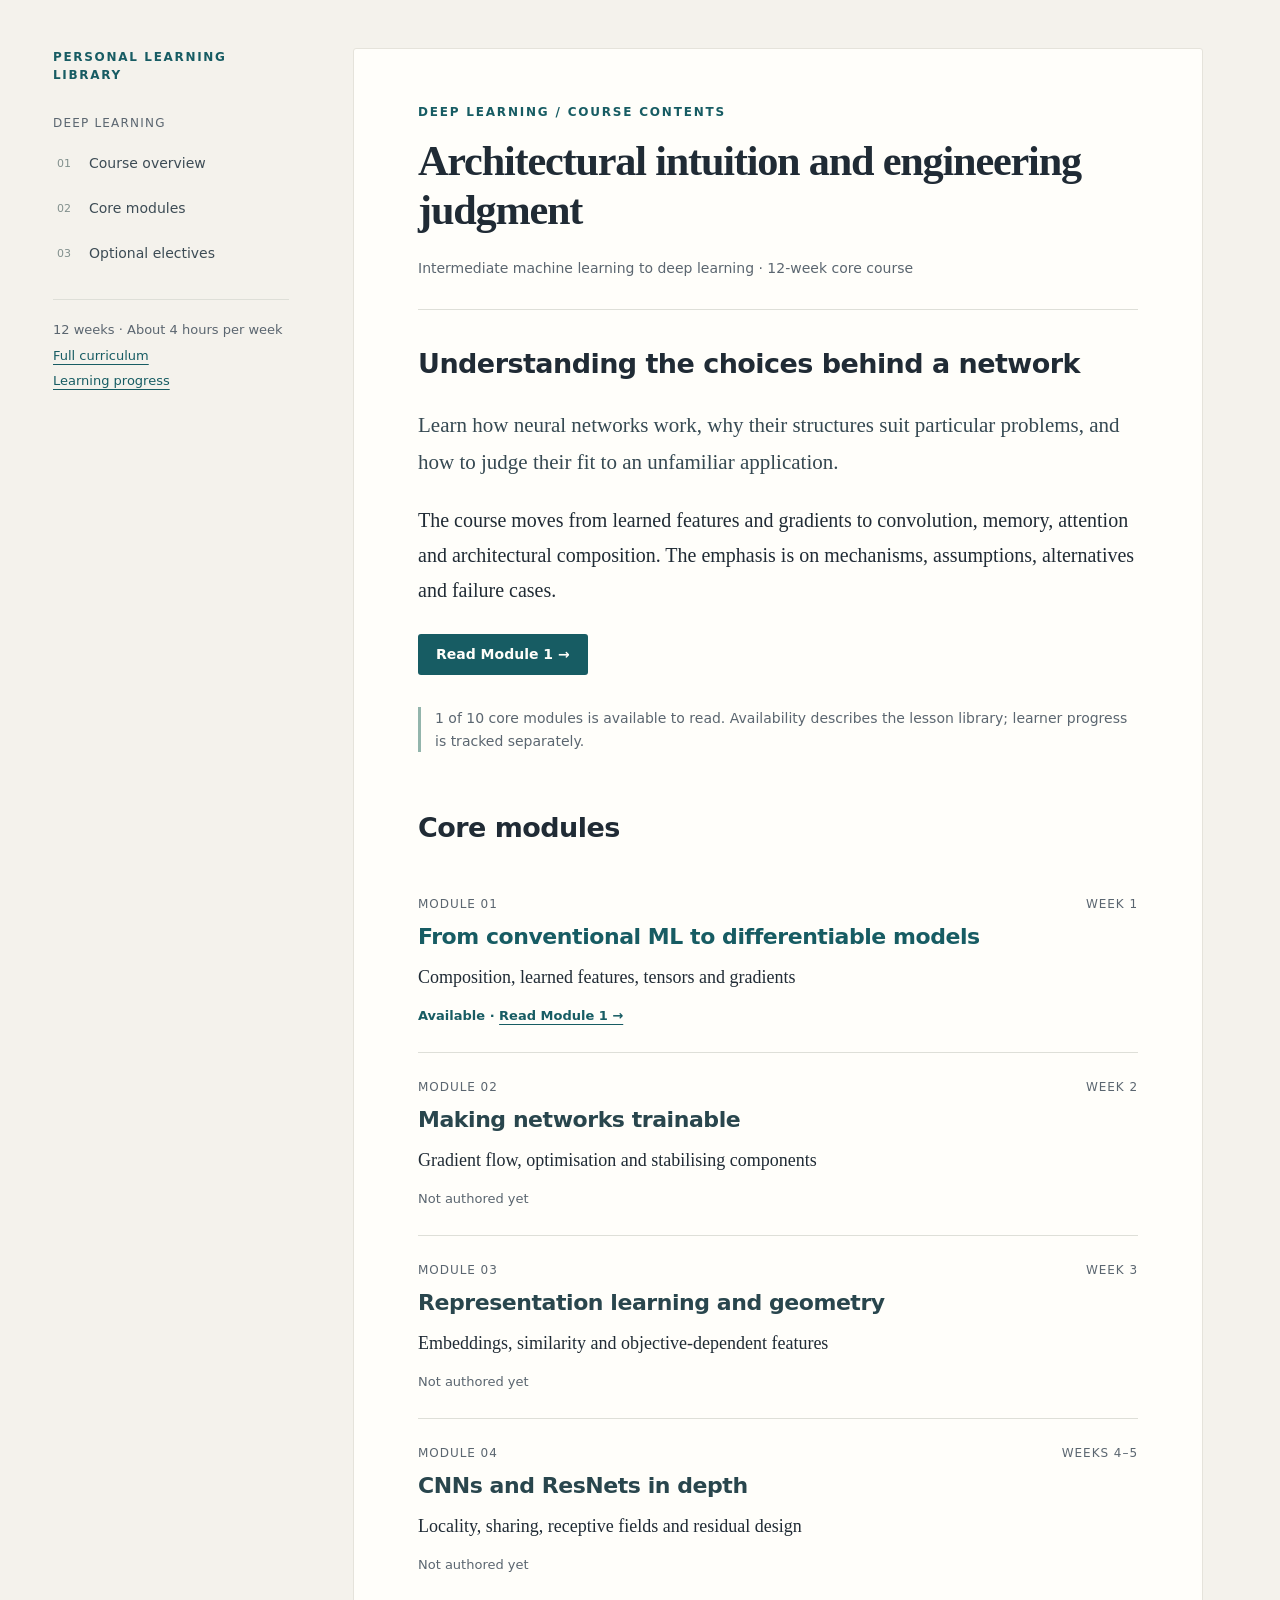
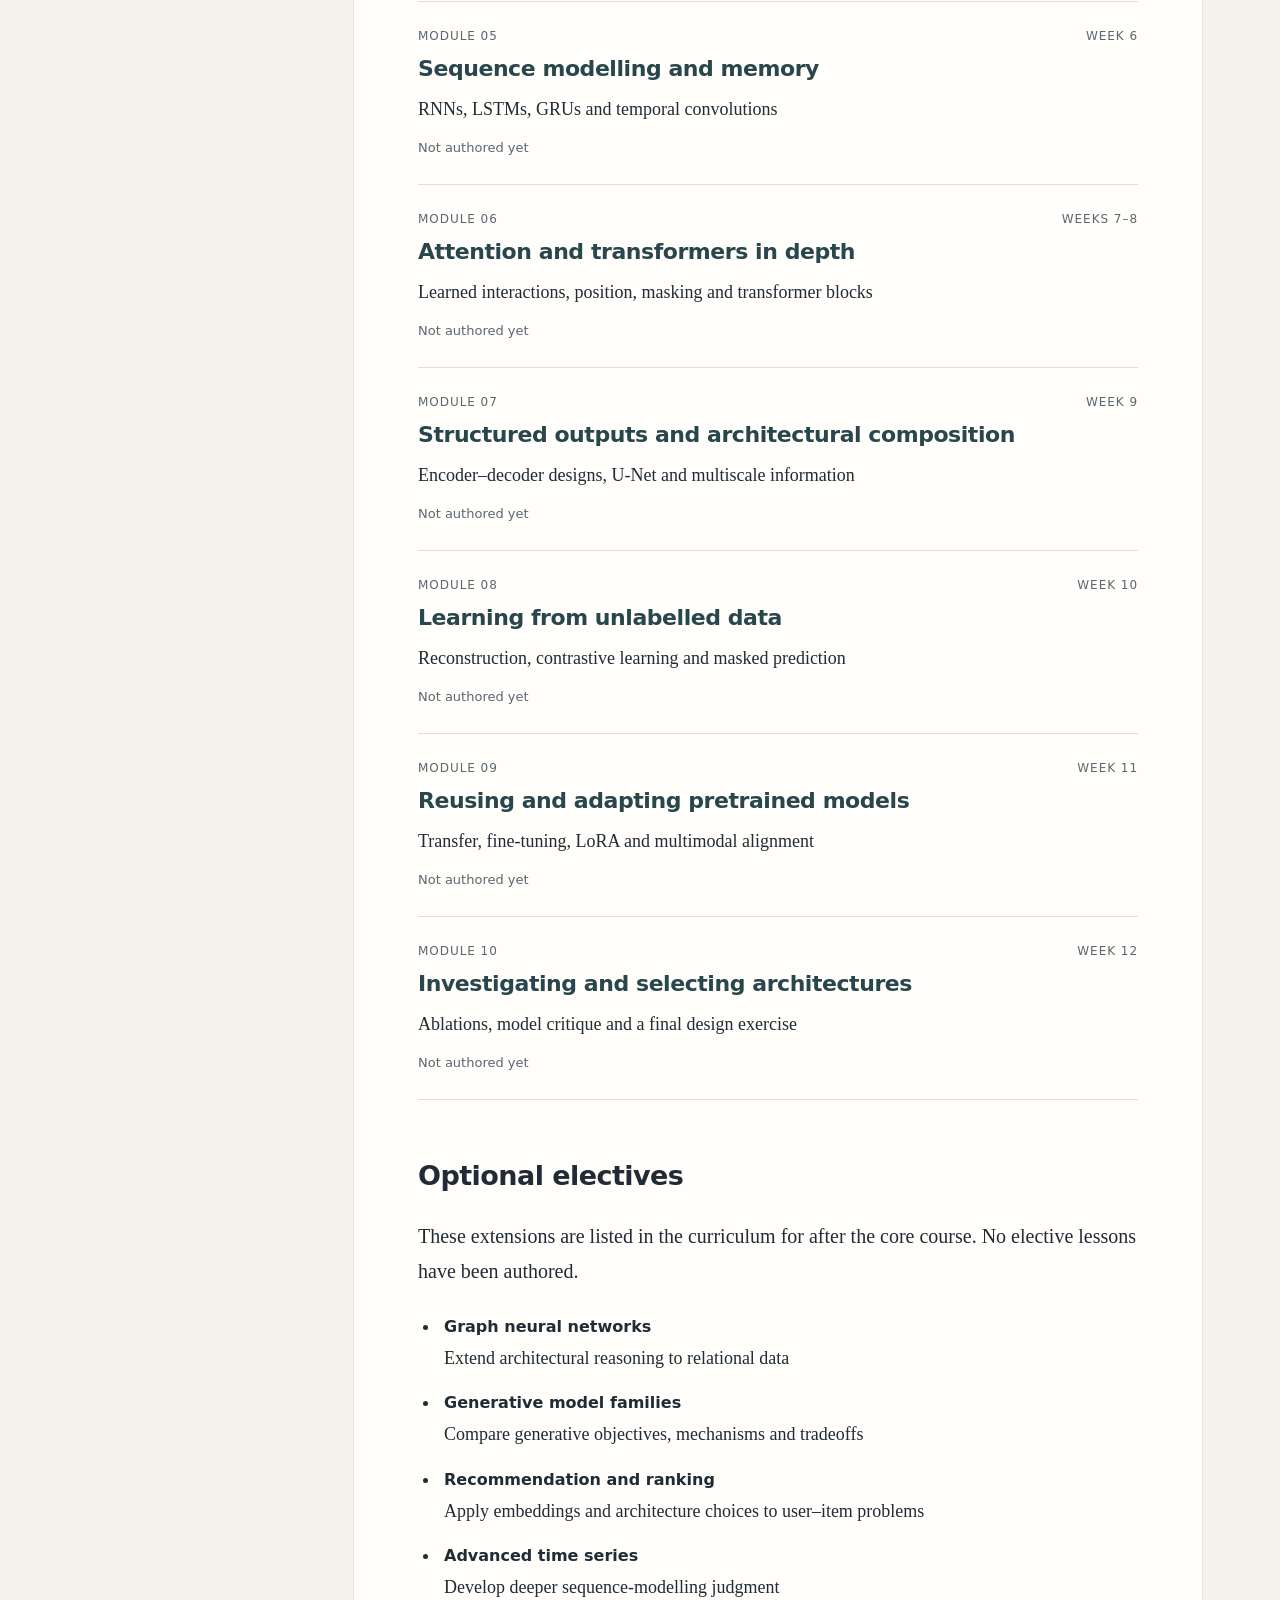
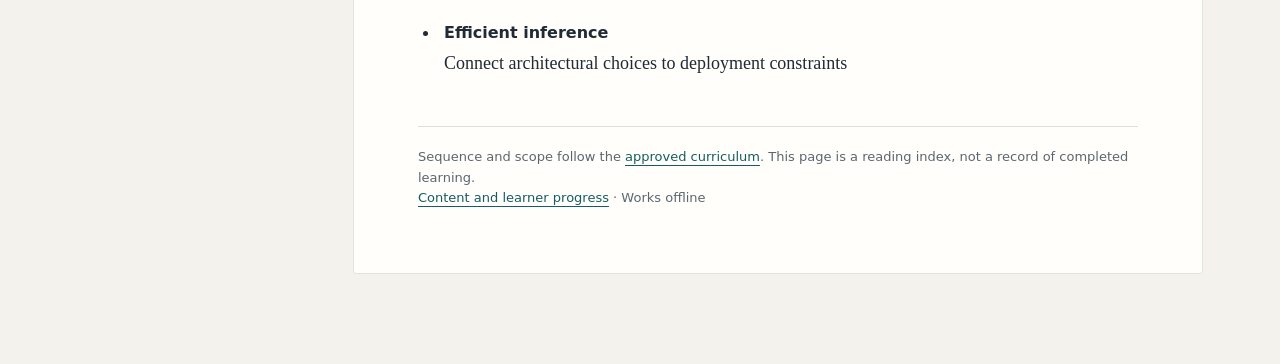
==== subjects/deep-learning/index.html @ d44307d4 "Add Module 1 HTML lesson and course reading framework" ====
<!doctype html>
<html lang="en"><head><meta charset="utf-8"><meta name="viewport" content="width=device-width, initial-scale=1"><meta name="description" content="Course contents for Deep Learning: Architectural Intuition and Engineering Judgment."><title>Deep learning &#183; Course contents</title><style>
:root{color-scheme:light;--paper:#fffefa;--bg:#f4f2ec;--ink:#202b35;--muted:#5b6670;--line:#dedfd8;--accent:#175c63;--soft:#edf3f1}
*{box-sizing:border-box}html{scroll-behavior:smooth;scroll-padding-top:28px}body{margin:0;background:var(--bg);color:var(--ink);font:20px/1.76 Georgia,"Times New Roman",serif}a{color:var(--accent);text-underline-offset:4px}a:hover{text-decoration-thickness:2px}a:focus-visible,[tabindex]:focus-visible{outline:3px solid #b87824;outline-offset:5px}
.skip{position:absolute;top:-100px;left:16px;background:white;padding:12px;z-index:10}.skip:focus{top:12px}
.layout{display:grid;grid-template-columns:236px minmax(0,850px);gap:64px;max-width:1270px;margin:auto;padding:48px 48px 90px}
aside{font:14px/1.5 system-ui,-apple-system,"Segoe UI",sans-serif;align-self:start;position:sticky;top:38px}
.brand{font-size:12px;font-weight:700;letter-spacing:.14em;text-transform:uppercase;color:var(--accent);margin:0 0 30px}.nav-label{color:var(--muted);font-size:12px;text-transform:uppercase;letter-spacing:.1em;margin:0 0 12px}nav ol{list-style:none;padding:0;counter-reset:sections;margin:0}nav li{counter-increment:sections;margin:0 0 6px}nav li a{display:grid;grid-template-columns:24px 1fr;gap:8px;padding:9px 0;text-decoration:none;color:#3d4c55}nav li a:before{content:counter(sections,decimal-leading-zero);font-size:11px;color:#82908d;padding-top:3px}nav li a:hover{color:var(--accent)}
.side-footer{border-top:1px solid var(--line);margin-top:26px;padding-top:20px;color:var(--muted);font-size:13px}.side-footer a{display:block;margin:6px 0}
main{min-width:0;background:var(--paper);padding:54px 64px 64px;border:1px solid #e5e3db;border-radius:3px}
header{border-bottom:1px solid var(--line);padding-bottom:30px;margin-bottom:36px}.eyebrow{font:700 12px/1.5 system-ui,sans-serif;letter-spacing:.15em;color:var(--accent);text-transform:uppercase;margin:0 0 16px}h1{font:600 clamp(32px,3.3vw,46px)/1.16 Georgia,serif;letter-spacing:-.028em;margin:0 0 22px}header .meta{font:14px/1.6 system-ui,sans-serif;color:var(--muted);margin:0}
h2,h3{font-family:system-ui,-apple-system,"Segoe UI",sans-serif;line-height:1.35;letter-spacing:-.02em}h2{font-size:27px;margin:0 0 24px;padding-top:0}h3{font-size:21px;margin:34px 0 18px;color:#29464d}section{margin-top:58px;scroll-margin-top:28px}section:first-child{margin-top:0}p{margin:0 0 22px}li{padding-left:4px;margin:9px 0}strong{font-weight:700}sup{font:11px/1 system-ui,sans-serif;vertical-align:super;margin-left:2px}sup a{text-decoration:none;padding:2px}
.math-display{font-size:1.04em;overflow-x:auto;overflow-y:hidden;max-width:100%;background:#f2f5f1;border-left:3px solid #93b5ac;padding:22px 20px;margin:27px 0;text-align:center;scrollbar-width:thin}
math{font-family:"Cambria Math","STIX Two Math","Latin Modern Math",math}math[display="block"]{margin:0;min-width:max-content}
.table-scroll{max-width:100%;overflow:auto;margin:26px 0 30px;scrollbar-width:thin}table{border-collapse:collapse;width:100%;font:14px/1.55 system-ui,sans-serif;text-align:left}th{background:#eaf0ed;color:#234951;font-weight:650}th,td{border-bottom:1px solid #d8dfda;padding:13px 14px;vertical-align:top}td:first-child{font-weight:550}tr:nth-child(even) td{background:#f8f8f3}table math{font-size:1.08em}
code{font:0.81em/1.5 Consolas,"Cascadia Code",monospace;background:#edf0eb;padding:2px 5px;border-radius:3px}pre{background:#edf0eb;padding:23px;overflow:auto;font-size:15px;line-height:1.75;border-radius:3px;margin:24px 0 30px}pre code{font:inherit;padding:0}
figure{margin:30px 0} .diagram-scroll{overflow:auto;max-width:100%;padding:18px 0}.diagram-scroll svg{display:block;width:100%;height:auto;min-width:580px}figcaption{font:13px/1.6 system-ui,sans-serif;color:var(--muted);margin-top:10px}
.callout{background:#edf3ef;border:1px solid #c8d9d1;border-radius:3px;padding:24px;margin:28px 0;font-style:italic;color:#224c50}
.references{font:14px/1.65 system-ui,sans-serif;padding-left:22px}.references li{padding:0 0 16px;overflow-wrap:anywhere}.references p{margin:0}footer{border-top:1px solid var(--line);margin-top:46px;padding-top:20px;font:13px/1.6 system-ui,sans-serif;color:var(--muted)}
@media(max-width:1100px){.layout{gap:32px;padding:32px 26px 60px;grid-template-columns:190px minmax(0,1fr)}main{padding:40px 38px}aside{font-size:13px}body{font-size:19px}}
@media(max-width:800px){.layout{display:block;padding:0}aside{position:static;padding:24px 24px 20px;background:#eaf0eb}.brand{margin-bottom:18px}nav ol{display:grid;grid-template-columns:1fr 1fr;gap:0 20px}.side-footer{display:none}.nav-label{margin-bottom:5px}main{border:0;border-radius:0;padding:38px 24px 48px}h1{font-size:37px}h2{font-size:25px}.math-display{padding:18px 14px}.diagram-scroll svg{min-width:580px}section{margin-top:44px}}
@media(max-width:420px){body{font-size:18px}main{padding:30px 18px 42px}aside{padding:20px 18px}nav ol{display:block}nav li{margin:0}nav li a{padding:5px 0}h1{font-size:33px}h2{font-size:23px}.math-display{font-size:.93em}}
@media(prefers-reduced-motion:reduce){html{scroll-behavior:auto}}
@media print{body{background:white;font-size:11pt}.layout{display:block;padding:0;max-width:none}aside,.skip{display:none}main{border:0;padding:0;max-width:none}h1{font-size:28pt}h2{font-size:17pt}h3{font-size:13pt}section{margin-top:30px}h2,h3{break-after:avoid}.math-display,figure,tr{break-inside:avoid}.math-display{overflow:visible;background:white}pre{white-space:pre-wrap}a{color:inherit}.diagram-scroll{overflow:visible}.diagram-scroll svg{min-width:0}}

.diagram-scroll svg.diagram-narrow{display:none}@media(max-width:800px){.diagram-scroll svg:not(.diagram-narrow){display:none}.diagram-scroll svg.diagram-narrow{display:block;min-width:0;max-width:320px;width:100%;margin:auto}}@media print{.diagram-scroll svg.diagram-narrow{display:none}.diagram-scroll svg:not(.diagram-narrow){display:block}}

/* Course navigation and chapter availability; shared by the contents and lessons. */
.course-back{font:14px/1.5 system-ui,sans-serif;margin:0 0 24px}.course-back a{text-decoration:none}
.course-intro{font-size:21px;color:#364952}.availability{font:14px/1.6 system-ui,sans-serif;color:var(--muted);border-left:3px solid #93b5ac;padding-left:14px;margin:24px 0 32px}
.chapter-list{list-style:none;padding:0;margin:0;counter-reset:none}.chapter-list>li{margin:0;padding:25px 0 27px;border-bottom:1px solid var(--line)}.chapter-topline{display:flex;justify-content:space-between;gap:16px;flex-wrap:wrap;font:12px/1.5 system-ui,sans-serif;text-transform:uppercase;letter-spacing:.08em;color:var(--muted);margin-bottom:9px}.chapter-list h3{font-size:22px;margin:0 0 10px;line-height:1.4}.chapter-list h3 a{text-decoration:none}.chapter-list h3 a:hover{text-decoration:underline}.chapter-list p{font-size:18px;line-height:1.65;margin:0}.chapter-status{font:13px/1.5 system-ui,sans-serif;color:var(--muted);margin-top:13px}.chapter-status.available{color:var(--accent);font-weight:650}.elective-list{padding-left:22px;font-size:18px}.elective-list li{margin:13px 0}.elective-list strong{font-family:system-ui,sans-serif;font-size:16px}.start-link{display:inline-block;background:var(--accent);color:#fffefa;padding:10px 18px;border-radius:3px;font:600 14px/1.5 system-ui,sans-serif;text-decoration:none;margin:4px 0 8px}.start-link:hover{background:#11474d}
@media(max-width:800px){.course-intro{font-size:19px}.chapter-list h3{font-size:21px}}@media print{.start-link{background:none;color:inherit;padding:0}.chapter-list>li{break-inside:avoid}}

</style></head><body><a class="skip" href="#course">Skip to course contents</a><div class="layout"><aside><p class="brand">Personal learning library</p><p class="nav-label" id="contents-label">Deep learning</p><nav aria-labelledby="contents-label"><ol><li><a href="#overview">Course overview</a></li><li><a href="#core-modules">Core modules</a></li><li><a href="#electives">Optional electives</a></li></ol></nav><div class="side-footer">12 weeks &#183; About 4 hours per week<a href="CURRICULUM.md">Full curriculum</a><a href="PROGRESS.md">Learning progress</a></div></aside><main id="course"><header><p class="eyebrow">Deep learning / Course contents</p><h1>Architectural intuition and engineering judgment</h1><p class="meta">Intermediate machine learning to deep learning &#183; 12-week core course</p></header><article><section aria-labelledby="overview"><h2 id="overview">Understanding the choices behind a network</h2><p class="course-intro">Learn how neural networks work, why their structures suit particular problems, and how to judge their fit to an unfamiliar application.</p><p>The course moves from learned features and gradients to convolution, memory, attention and architectural composition. The emphasis is on mechanisms, assumptions, alternatives and failure cases.</p><a class="start-link" href="lessons/01-from-conventional-ml-to-differentiable-models.html">Read Module 1 &#8594;</a><p class="availability">1 of 10 core modules is available to read. Availability describes the lesson library; learner progress is tracked separately.</p></section><section aria-labelledby="core-modules"><h2 id="core-modules">Core modules</h2><ol class="chapter-list"><li id="module-1"><div class="chapter-topline"><span>Module 01</span><span>Week 1</span></div><h3><a href="lessons/01-from-conventional-ml-to-differentiable-models.html">From conventional ML to differentiable models</a></h3><p>Composition, learned features, tensors and gradients</p><div class="chapter-status available">Available &#183; <a href="lessons/01-from-conventional-ml-to-differentiable-models.html">Read Module 1 &#8594;</a></div></li><li id="module-2"><div class="chapter-topline"><span>Module 02</span><span>Week 2</span></div><h3>Making networks trainable</h3><p>Gradient flow, optimisation and stabilising components</p><div class="chapter-status">Not authored yet</div></li><li id="module-3"><div class="chapter-topline"><span>Module 03</span><span>Week 3</span></div><h3>Representation learning and geometry</h3><p>Embeddings, similarity and objective-dependent features</p><div class="chapter-status">Not authored yet</div></li><li id="module-4"><div class="chapter-topline"><span>Module 04</span><span>Weeks 4–5</span></div><h3>CNNs and ResNets in depth</h3><p>Locality, sharing, receptive fields and residual design</p><div class="chapter-status">Not authored yet</div></li><li id="module-5"><div class="chapter-topline"><span>Module 05</span><span>Week 6</span></div><h3>Sequence modelling and memory</h3><p>RNNs, LSTMs, GRUs and temporal convolutions</p><div class="chapter-status">Not authored yet</div></li><li id="module-6"><div class="chapter-topline"><span>Module 06</span><span>Weeks 7–8</span></div><h3>Attention and transformers in depth</h3><p>Learned interactions, position, masking and transformer blocks</p><div class="chapter-status">Not authored yet</div></li><li id="module-7"><div class="chapter-topline"><span>Module 07</span><span>Week 9</span></div><h3>Structured outputs and architectural composition</h3><p>Encoder–decoder designs, U-Net and multiscale information</p><div class="chapter-status">Not authored yet</div></li><li id="module-8"><div class="chapter-topline"><span>Module 08</span><span>Week 10</span></div><h3>Learning from unlabelled data</h3><p>Reconstruction, contrastive learning and masked prediction</p><div class="chapter-status">Not authored yet</div></li><li id="module-9"><div class="chapter-topline"><span>Module 09</span><span>Week 11</span></div><h3>Reusing and adapting pretrained models</h3><p>Transfer, fine-tuning, LoRA and multimodal alignment</p><div class="chapter-status">Not authored yet</div></li><li id="module-10"><div class="chapter-topline"><span>Module 10</span><span>Week 12</span></div><h3>Investigating and selecting architectures</h3><p>Ablations, model critique and a final design exercise</p><div class="chapter-status">Not authored yet</div></li></ol></section><section aria-labelledby="electives"><h2 id="electives">Optional electives</h2><p>These extensions are listed in the curriculum for after the core course. No elective lessons have been authored.</p><ul class="elective-list"><li><strong>Graph neural networks</strong><br>Extend architectural reasoning to relational data</li><li><strong>Generative model families</strong><br>Compare generative objectives, mechanisms and tradeoffs</li><li><strong>Recommendation and ranking</strong><br>Apply embeddings and architecture choices to user–item problems</li><li><strong>Advanced time series</strong><br>Develop deeper sequence-modelling judgment</li><li><strong>Efficient inference</strong><br>Connect architectural choices to deployment constraints</li></ul></section></article><footer>Sequence and scope follow the <a href="CURRICULUM.md">approved curriculum</a>. This page is a reading index, not a record of completed learning.<br><a href="PROGRESS.md">Content and learner progress</a> &#183; Works offline</footer></main></div></body></html>
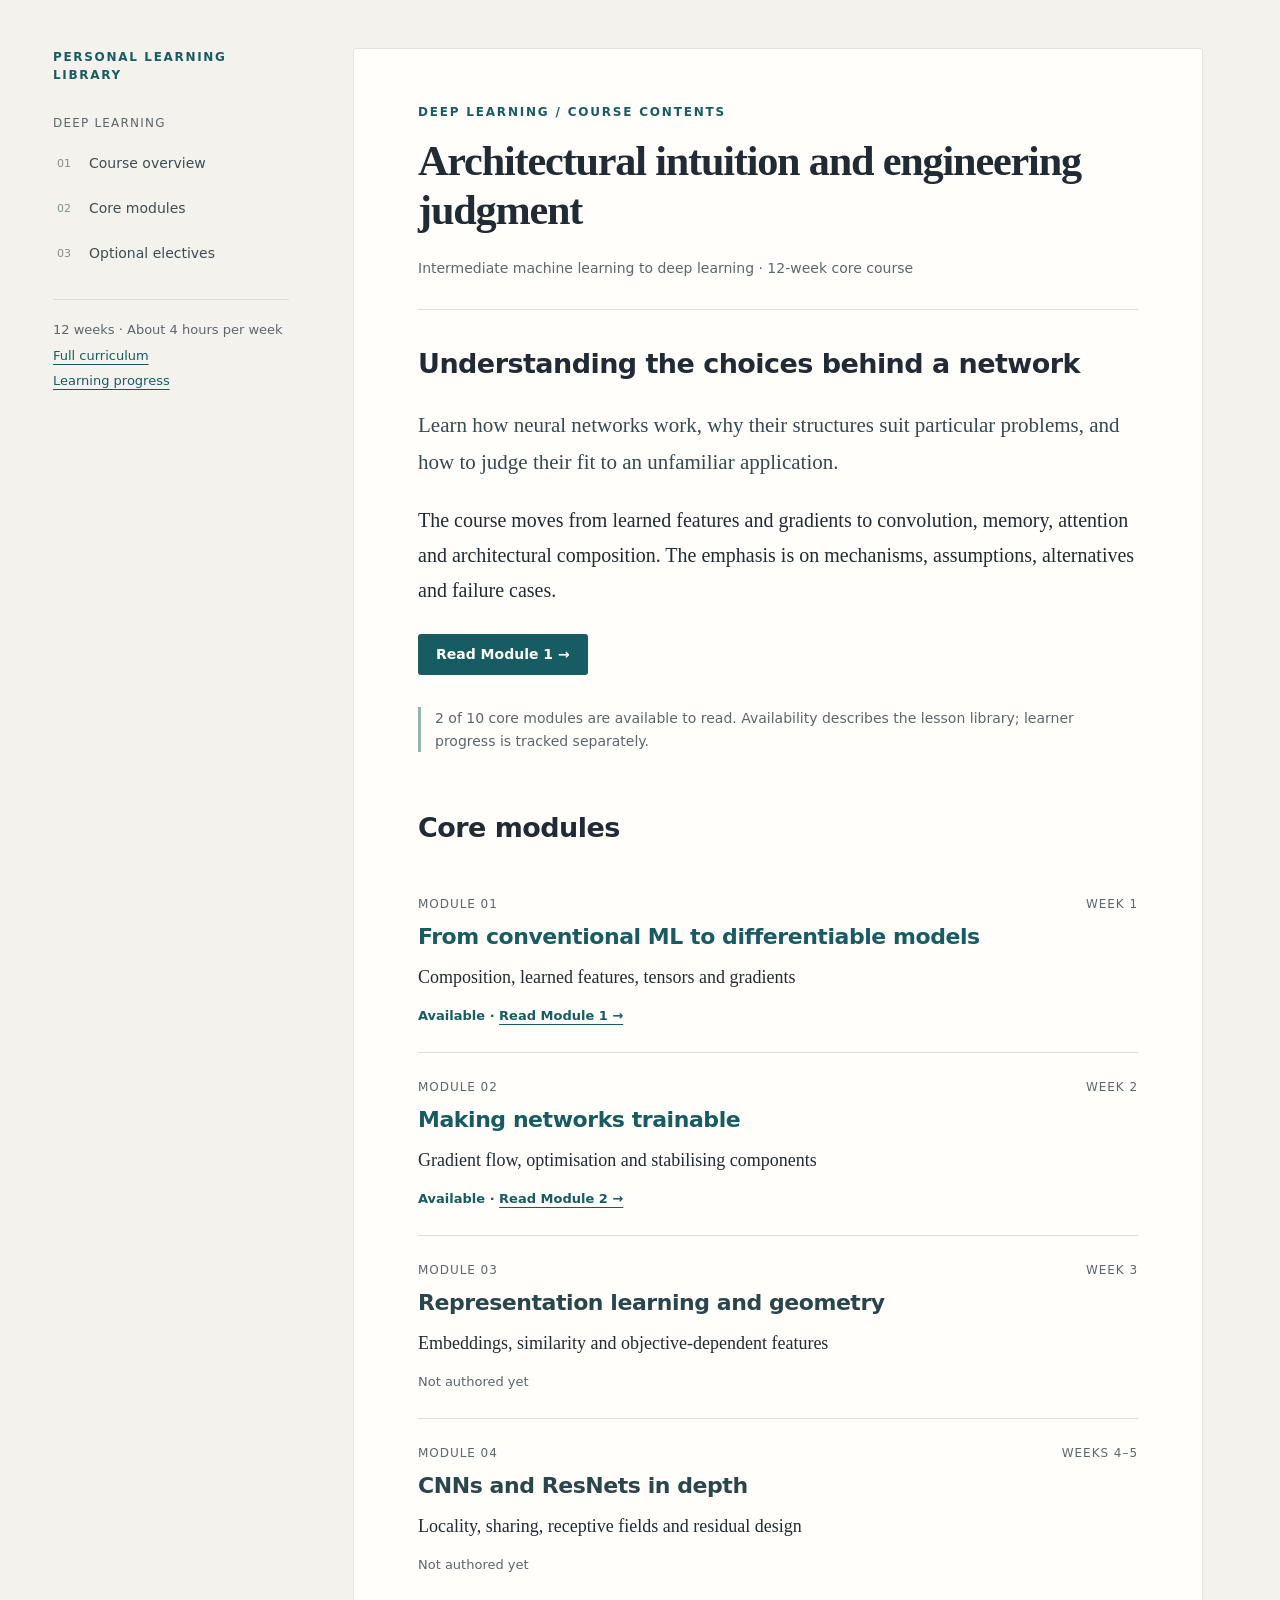
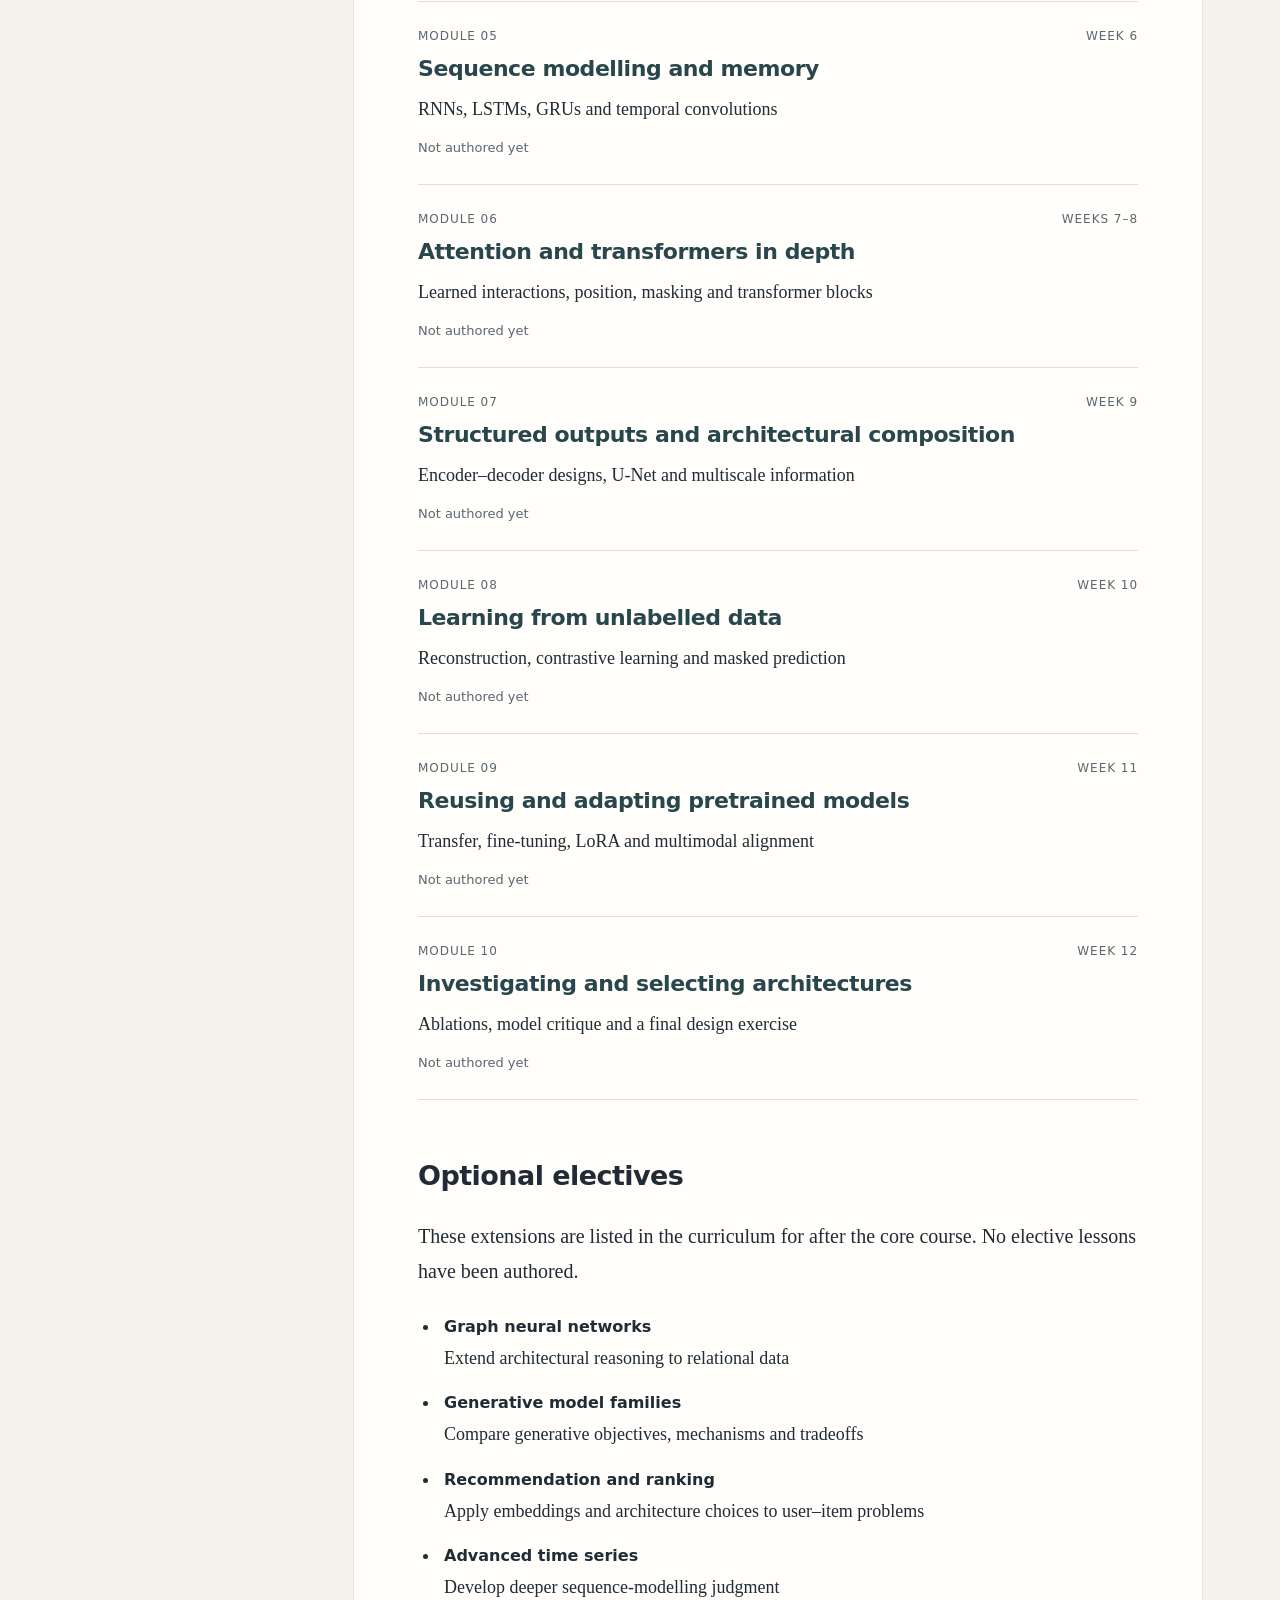
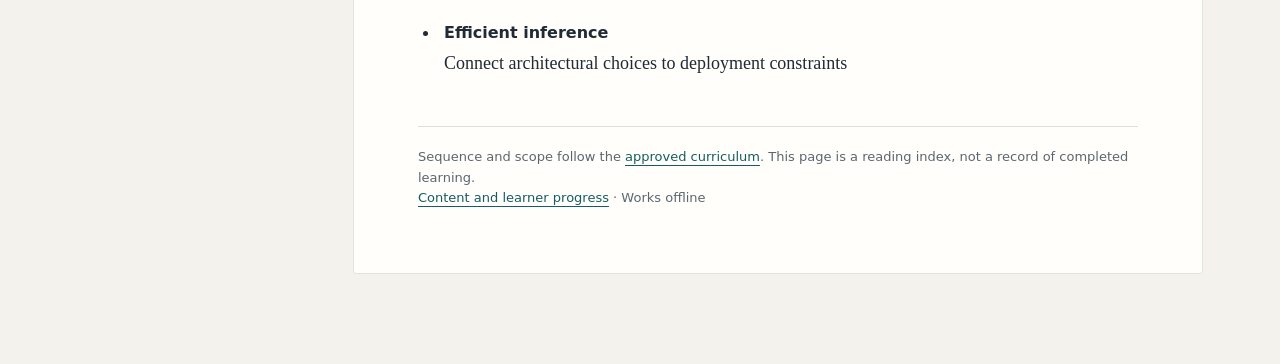
==== commit 00074739: "Author Module 2 on making networks trainable" ====
--- a/subjects/deep-learning/index.html
+++ b/subjects/deep-learning/index.html
@@ -31,4 +31,4 @@
 .chapter-list{list-style:none;padding:0;margin:0;counter-reset:none}.chapter-list>li{margin:0;padding:25px 0 27px;border-bottom:1px solid var(--line)}.chapter-topline{display:flex;justify-content:space-between;gap:16px;flex-wrap:wrap;font:12px/1.5 system-ui,sans-serif;text-transform:uppercase;letter-spacing:.08em;color:var(--muted);margin-bottom:9px}.chapter-list h3{font-size:22px;margin:0 0 10px;line-height:1.4}.chapter-list h3 a{text-decoration:none}.chapter-list h3 a:hover{text-decoration:underline}.chapter-list p{font-size:18px;line-height:1.65;margin:0}.chapter-status{font:13px/1.5 system-ui,sans-serif;color:var(--muted);margin-top:13px}.chapter-status.available{color:var(--accent);font-weight:650}.elective-list{padding-left:22px;font-size:18px}.elective-list li{margin:13px 0}.elective-list strong{font-family:system-ui,sans-serif;font-size:16px}.start-link{display:inline-block;background:var(--accent);color:#fffefa;padding:10px 18px;border-radius:3px;font:600 14px/1.5 system-ui,sans-serif;text-decoration:none;margin:4px 0 8px}.start-link:hover{background:#11474d}
 @media(max-width:800px){.course-intro{font-size:19px}.chapter-list h3{font-size:21px}}@media print{.start-link{background:none;color:inherit;padding:0}.chapter-list>li{break-inside:avoid}}
 
-</style></head><body><a class="skip" href="#course">Skip to course contents</a><div class="layout"><aside><p class="brand">Personal learning library</p><p class="nav-label" id="contents-label">Deep learning</p><nav aria-labelledby="contents-label"><ol><li><a href="#overview">Course overview</a></li><li><a href="#core-modules">Core modules</a></li><li><a href="#electives">Optional electives</a></li></ol></nav><div class="side-footer">12 weeks &#183; About 4 hours per week<a href="CURRICULUM.md">Full curriculum</a><a href="PROGRESS.md">Learning progress</a></div></aside><main id="course"><header><p class="eyebrow">Deep learning / Course contents</p><h1>Architectural intuition and engineering judgment</h1><p class="meta">Intermediate machine learning to deep learning &#183; 12-week core course</p></header><article><section aria-labelledby="overview"><h2 id="overview">Understanding the choices behind a network</h2><p class="course-intro">Learn how neural networks work, why their structures suit particular problems, and how to judge their fit to an unfamiliar application.</p><p>The course moves from learned features and gradients to convolution, memory, attention and architectural composition. The emphasis is on mechanisms, assumptions, alternatives and failure cases.</p><a class="start-link" href="lessons/01-from-conventional-ml-to-differentiable-models.html">Read Module 1 &#8594;</a><p class="availability">1 of 10 core modules is available to read. Availability describes the lesson library; learner progress is tracked separately.</p></section><section aria-labelledby="core-modules"><h2 id="core-modules">Core modules</h2><ol class="chapter-list"><li id="module-1"><div class="chapter-topline"><span>Module 01</span><span>Week 1</span></div><h3><a href="lessons/01-from-conventional-ml-to-differentiable-models.html">From conventional ML to differentiable models</a></h3><p>Composition, learned features, tensors and gradients</p><div class="chapter-status available">Available &#183; <a href="lessons/01-from-conventional-ml-to-differentiable-models.html">Read Module 1 &#8594;</a></div></li><li id="module-2"><div class="chapter-topline"><span>Module 02</span><span>Week 2</span></div><h3>Making networks trainable</h3><p>Gradient flow, optimisation and stabilising components</p><div class="chapter-status">Not authored yet</div></li><li id="module-3"><div class="chapter-topline"><span>Module 03</span><span>Week 3</span></div><h3>Representation learning and geometry</h3><p>Embeddings, similarity and objective-dependent features</p><div class="chapter-status">Not authored yet</div></li><li id="module-4"><div class="chapter-topline"><span>Module 04</span><span>Weeks 4–5</span></div><h3>CNNs and ResNets in depth</h3><p>Locality, sharing, receptive fields and residual design</p><div class="chapter-status">Not authored yet</div></li><li id="module-5"><div class="chapter-topline"><span>Module 05</span><span>Week 6</span></div><h3>Sequence modelling and memory</h3><p>RNNs, LSTMs, GRUs and temporal convolutions</p><div class="chapter-status">Not authored yet</div></li><li id="module-6"><div class="chapter-topline"><span>Module 06</span><span>Weeks 7–8</span></div><h3>Attention and transformers in depth</h3><p>Learned interactions, position, masking and transformer blocks</p><div class="chapter-status">Not authored yet</div></li><li id="module-7"><div class="chapter-topline"><span>Module 07</span><span>Week 9</span></div><h3>Structured outputs and architectural composition</h3><p>Encoder–decoder designs, U-Net and multiscale information</p><div class="chapter-status">Not authored yet</div></li><li id="module-8"><div class="chapter-topline"><span>Module 08</span><span>Week 10</span></div><h3>Learning from unlabelled data</h3><p>Reconstruction, contrastive learning and masked prediction</p><div class="chapter-status">Not authored yet</div></li><li id="module-9"><div class="chapter-topline"><span>Module 09</span><span>Week 11</span></div><h3>Reusing and adapting pretrained models</h3><p>Transfer, fine-tuning, LoRA and multimodal alignment</p><div class="chapter-status">Not authored yet</div></li><li id="module-10"><div class="chapter-topline"><span>Module 10</span><span>Week 12</span></div><h3>Investigating and selecting architectures</h3><p>Ablations, model critique and a final design exercise</p><div class="chapter-status">Not authored yet</div></li></ol></section><section aria-labelledby="electives"><h2 id="electives">Optional electives</h2><p>These extensions are listed in the curriculum for after the core course. No elective lessons have been authored.</p><ul class="elective-list"><li><strong>Graph neural networks</strong><br>Extend architectural reasoning to relational data</li><li><strong>Generative model families</strong><br>Compare generative objectives, mechanisms and tradeoffs</li><li><strong>Recommendation and ranking</strong><br>Apply embeddings and architecture choices to user–item problems</li><li><strong>Advanced time series</strong><br>Develop deeper sequence-modelling judgment</li><li><strong>Efficient inference</strong><br>Connect architectural choices to deployment constraints</li></ul></section></article><footer>Sequence and scope follow the <a href="CURRICULUM.md">approved curriculum</a>. This page is a reading index, not a record of completed learning.<br><a href="PROGRESS.md">Content and learner progress</a> &#183; Works offline</footer></main></div></body></html>
+</style></head><body><a class="skip" href="#course">Skip to course contents</a><div class="layout"><aside><p class="brand">Personal learning library</p><p class="nav-label" id="contents-label">Deep learning</p><nav aria-labelledby="contents-label"><ol><li><a href="#overview">Course overview</a></li><li><a href="#core-modules">Core modules</a></li><li><a href="#electives">Optional electives</a></li></ol></nav><div class="side-footer">12 weeks &#183; About 4 hours per week<a href="CURRICULUM.md">Full curriculum</a><a href="PROGRESS.md">Learning progress</a></div></aside><main id="course"><header><p class="eyebrow">Deep learning / Course contents</p><h1>Architectural intuition and engineering judgment</h1><p class="meta">Intermediate machine learning to deep learning &#183; 12-week core course</p></header><article><section aria-labelledby="overview"><h2 id="overview">Understanding the choices behind a network</h2><p class="course-intro">Learn how neural networks work, why their structures suit particular problems, and how to judge their fit to an unfamiliar application.</p><p>The course moves from learned features and gradients to convolution, memory, attention and architectural composition. The emphasis is on mechanisms, assumptions, alternatives and failure cases.</p><a class="start-link" href="lessons/01-from-conventional-ml-to-differentiable-models.html">Read Module 1 &#8594;</a><p class="availability">2 of 10 core modules are available to read. Availability describes the lesson library; learner progress is tracked separately.</p></section><section aria-labelledby="core-modules"><h2 id="core-modules">Core modules</h2><ol class="chapter-list"><li id="module-1"><div class="chapter-topline"><span>Module 01</span><span>Week 1</span></div><h3><a href="lessons/01-from-conventional-ml-to-differentiable-models.html">From conventional ML to differentiable models</a></h3><p>Composition, learned features, tensors and gradients</p><div class="chapter-status available">Available &#183; <a href="lessons/01-from-conventional-ml-to-differentiable-models.html">Read Module 1 &#8594;</a></div></li><li id="module-2"><div class="chapter-topline"><span>Module 02</span><span>Week 2</span></div><h3><a href="lessons/02-making-networks-trainable.html">Making networks trainable</a></h3><p>Gradient flow, optimisation and stabilising components</p><div class="chapter-status available">Available &#183; <a href="lessons/02-making-networks-trainable.html">Read Module 2 &#8594;</a></div></li><li id="module-3"><div class="chapter-topline"><span>Module 03</span><span>Week 3</span></div><h3>Representation learning and geometry</h3><p>Embeddings, similarity and objective-dependent features</p><div class="chapter-status">Not authored yet</div></li><li id="module-4"><div class="chapter-topline"><span>Module 04</span><span>Weeks 4–5</span></div><h3>CNNs and ResNets in depth</h3><p>Locality, sharing, receptive fields and residual design</p><div class="chapter-status">Not authored yet</div></li><li id="module-5"><div class="chapter-topline"><span>Module 05</span><span>Week 6</span></div><h3>Sequence modelling and memory</h3><p>RNNs, LSTMs, GRUs and temporal convolutions</p><div class="chapter-status">Not authored yet</div></li><li id="module-6"><div class="chapter-topline"><span>Module 06</span><span>Weeks 7–8</span></div><h3>Attention and transformers in depth</h3><p>Learned interactions, position, masking and transformer blocks</p><div class="chapter-status">Not authored yet</div></li><li id="module-7"><div class="chapter-topline"><span>Module 07</span><span>Week 9</span></div><h3>Structured outputs and architectural composition</h3><p>Encoder–decoder designs, U-Net and multiscale information</p><div class="chapter-status">Not authored yet</div></li><li id="module-8"><div class="chapter-topline"><span>Module 08</span><span>Week 10</span></div><h3>Learning from unlabelled data</h3><p>Reconstruction, contrastive learning and masked prediction</p><div class="chapter-status">Not authored yet</div></li><li id="module-9"><div class="chapter-topline"><span>Module 09</span><span>Week 11</span></div><h3>Reusing and adapting pretrained models</h3><p>Transfer, fine-tuning, LoRA and multimodal alignment</p><div class="chapter-status">Not authored yet</div></li><li id="module-10"><div class="chapter-topline"><span>Module 10</span><span>Week 12</span></div><h3>Investigating and selecting architectures</h3><p>Ablations, model critique and a final design exercise</p><div class="chapter-status">Not authored yet</div></li></ol></section><section aria-labelledby="electives"><h2 id="electives">Optional electives</h2><p>These extensions are listed in the curriculum for after the core course. No elective lessons have been authored.</p><ul class="elective-list"><li><strong>Graph neural networks</strong><br>Extend architectural reasoning to relational data</li><li><strong>Generative model families</strong><br>Compare generative objectives, mechanisms and tradeoffs</li><li><strong>Recommendation and ranking</strong><br>Apply embeddings and architecture choices to user–item problems</li><li><strong>Advanced time series</strong><br>Develop deeper sequence-modelling judgment</li><li><strong>Efficient inference</strong><br>Connect architectural choices to deployment constraints</li></ul></section></article><footer>Sequence and scope follow the <a href="CURRICULUM.md">approved curriculum</a>. This page is a reading index, not a record of completed learning.<br><a href="PROGRESS.md">Content and learner progress</a> &#183; Works offline</footer></main></div></body></html>
